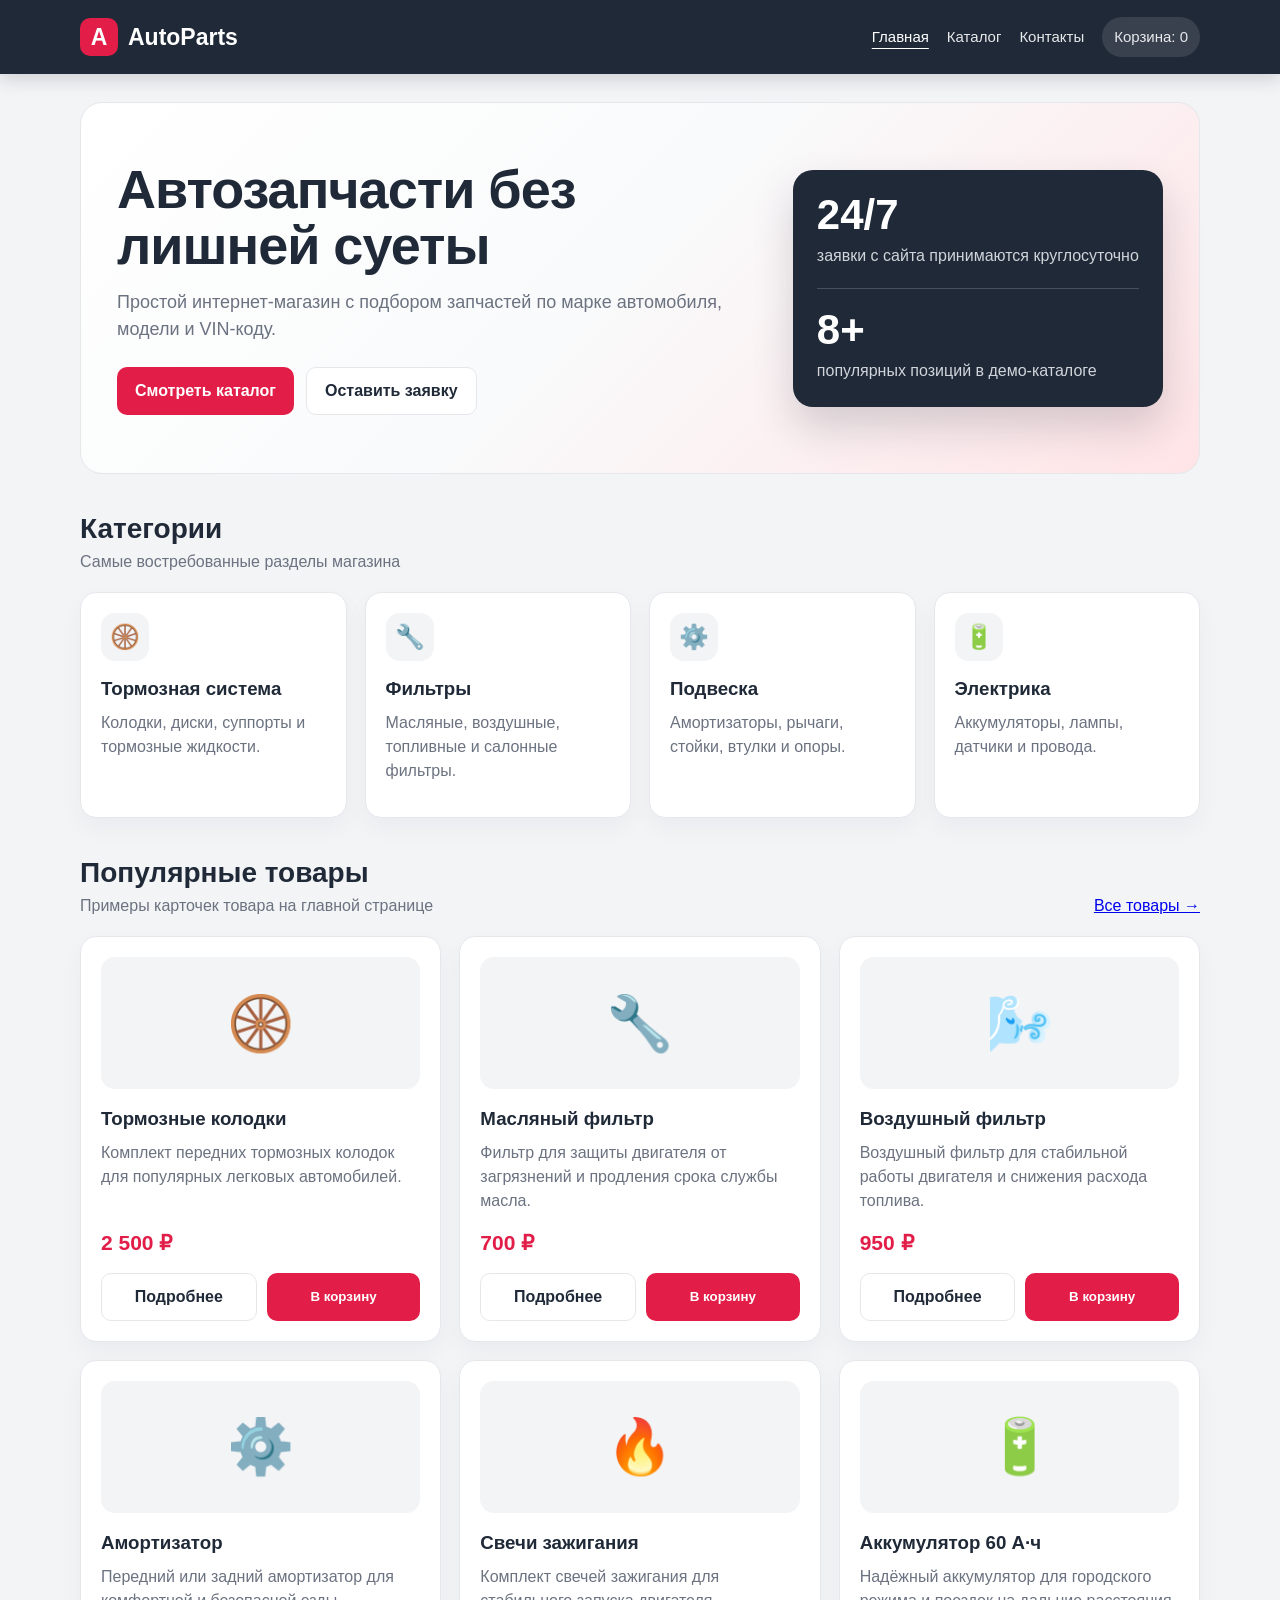
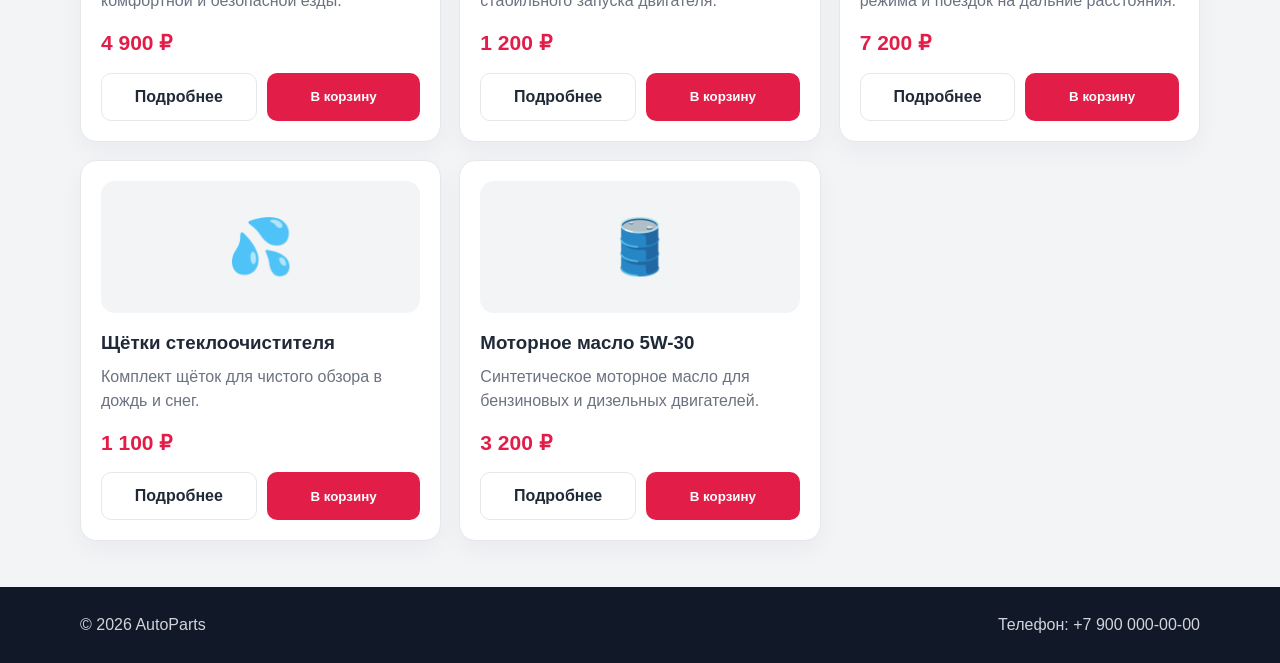
==== index.html @ d9333833 "first commint" ====
<!DOCTYPE html>
<html lang="ru">
<head>
  <meta charset="UTF-8">
  <meta name="viewport" content="width=device-width, initial-scale=1.0">
  <title>AutoParts — автозапчасти</title>
  <link rel="stylesheet" href="css/style.css">
</head>
<body>
  <header class="header">
    <div class="container header-inner">
      <a class="logo" href="index.html"><span class="logo-mark">A</span> AutoParts</a>
      <nav class="nav">
        <a href="index.html">Главная</a>
        <a href="catalog.html">Каталог</a>
        <a href="contacts.html">Контакты</a>
        <a class="cart-link" href="cart.html">Корзина: <span data-cart-count>0</span></a>
      </nav>
    </div>
  </header>

  <main class="container">
    <section class="hero">
      <div>
        <h1>Автозапчасти без лишней суеты</h1>
        <p>Простой интернет-магазин с подбором запчастей по марке автомобиля, модели и VIN-коду.</p>
        <div class="actions">
          <a class="btn" href="catalog.html">Смотреть каталог</a>
          <a class="btn secondary" href="contacts.html">Оставить заявку</a>
        </div>
      </div>
      <div class="hero-box">
        <strong>24/7</strong>
        <span>заявки с сайта принимаются круглосуточно</span>
        <hr style="border: 0; border-top: 1px solid rgba(255,255,255,.18); margin: 20px 0;">
        <strong>8+</strong>
        <span>популярных позиций в демо-каталоге</span>
      </div>
    </section>

    <section>
      <div class="section-title">
        <div>
          <h2>Категории</h2>
          <p>Самые востребованные разделы магазина</p>
        </div>
      </div>
      <div class="grid">
        <article class="card">
          <div class="category-icon">🛞</div>
          <h3>Тормозная система</h3>
          <p>Колодки, диски, суппорты и тормозные жидкости.</p>
        </article>
        <article class="card">
          <div class="category-icon">🔧</div>
          <h3>Фильтры</h3>
          <p>Масляные, воздушные, топливные и салонные фильтры.</p>
        </article>
        <article class="card">
          <div class="category-icon">⚙️</div>
          <h3>Подвеска</h3>
          <p>Амортизаторы, рычаги, стойки, втулки и опоры.</p>
        </article>
        <article class="card">
          <div class="category-icon">🔋</div>
          <h3>Электрика</h3>
          <p>Аккумуляторы, лампы, датчики и провода.</p>
        </article>
      </div>
    </section>

    <section>
      <div class="section-title">
        <div>
          <h2>Популярные товары</h2>
          <p>Примеры карточек товара на главной странице</p>
        </div>
        <a href="catalog.html">Все товары →</a>
      </div>
      <div class="grid three" data-catalog></div>
    </section>
  </main>

  <footer class="footer">
    <div class="container footer-inner">
      <span>© 2026 AutoParts</span>
      <span>Телефон: +7 900 000-00-00</span>
    </div>
  </footer>

  <script src="js/main.js"></script>
</body>
</html>
---- css/style.css ----
* {
  box-sizing: border-box;
}

:root {
  --dark: #1f2937;
  --dark-2: #111827;
  --accent: #e11d48;
  --accent-hover: #be123c;
  --bg: #f3f4f6;
  --card: #ffffff;
  --text: #1f2937;
  --muted: #6b7280;
  --border: #e5e7eb;
}

body {
  margin: 0;
  font-family: Arial, sans-serif;
  background: var(--bg);
  color: var(--text);
  line-height: 1.5;
}

.container {
  width: min(1120px, calc(100% - 32px));
  margin: 0 auto;
}

.header {
  background: var(--dark);
  color: #fff;
  position: sticky;
  top: 0;
  z-index: 10;
  box-shadow: 0 4px 18px rgba(17, 24, 39, 0.18);
}

.header-inner {
  min-height: 74px;
  display: flex;
  align-items: center;
  justify-content: space-between;
  gap: 20px;
}

.logo {
  color: #fff;
  text-decoration: none;
  display: flex;
  align-items: center;
  gap: 10px;
  font-size: 23px;
  font-weight: 700;
}

.logo-mark {
  width: 38px;
  height: 38px;
  display: grid;
  place-items: center;
  border-radius: 10px;
  background: var(--accent);
}

.nav {
  display: flex;
  align-items: center;
  gap: 18px;
  flex-wrap: wrap;
}

.nav a {
  color: #f9fafb;
  text-decoration: none;
  font-size: 15px;
  opacity: 0.92;
}

.nav a:hover,
.nav a.active {
  color: #fff;
  opacity: 1;
  text-decoration: underline;
  text-underline-offset: 6px;
}

.cart-link {
  background: rgba(255, 255, 255, 0.12);
  padding: 9px 12px;
  border-radius: 999px;
}

.hero {
  margin: 28px 0 32px;
  padding: 58px 36px;
  border-radius: 22px;
  background: linear-gradient(135deg, #ffffff 0%, #f9fafb 48%, #ffe4e6 100%);
  border: 1px solid var(--border);
  display: grid;
  grid-template-columns: 1.4fr 0.8fr;
  gap: 28px;
  align-items: center;
}

.hero h1 {
  margin: 0 0 16px;
  font-size: clamp(32px, 5vw, 54px);
  line-height: 1.04;
  letter-spacing: -1px;
}

.hero p {
  max-width: 640px;
  margin: 0 0 24px;
  color: var(--muted);
  font-size: 18px;
}

.hero-box {
  padding: 24px;
  border-radius: 20px;
  background: var(--dark);
  color: #fff;
  box-shadow: 0 20px 40px rgba(31, 41, 55, 0.18);
}

.hero-box strong {
  display: block;
  font-size: 42px;
  line-height: 1;
  margin-bottom: 8px;
}

.hero-box span {
  color: #d1d5db;
}

.actions {
  display: flex;
  gap: 12px;
  flex-wrap: wrap;
}

.btn {
  display: inline-flex;
  justify-content: center;
  align-items: center;
  min-height: 44px;
  padding: 11px 18px;
  border: 0;
  border-radius: 10px;
  background: var(--accent);
  color: #fff;
  font-weight: 700;
  text-decoration: none;
  cursor: pointer;
  transition: 0.2s ease;
}

.btn:hover {
  background: var(--accent-hover);
  transform: translateY(-1px);
}

.btn.secondary {
  background: #fff;
  color: var(--dark);
  border: 1px solid var(--border);
}

.btn.secondary:hover {
  background: #f9fafb;
}

.btn.dark {
  background: var(--dark);
}

.section-title {
  margin: 34px 0 18px;
  display: flex;
  justify-content: space-between;
  align-items: end;
  gap: 16px;
}

.section-title h2 {
  margin: 0;
  font-size: 28px;
}

.section-title p {
  margin: 0;
  color: var(--muted);
}

.grid {
  display: grid;
  grid-template-columns: repeat(4, 1fr);
  gap: 18px;
}

.grid.three {
  grid-template-columns: repeat(3, 1fr);
}

.card,
.product-card,
.info-card {
  background: var(--card);
  border: 1px solid var(--border);
  border-radius: 16px;
  padding: 20px;
  box-shadow: 0 10px 24px rgba(17, 24, 39, 0.04);
}

.category-icon {
  width: 48px;
  height: 48px;
  display: grid;
  place-items: center;
  margin-bottom: 14px;
  border-radius: 14px;
  background: #f3f4f6;
  font-size: 24px;
}

.card h3,
.product-card h3,
.info-card h3 {
  margin: 0 0 8px;
}

.card p,
.product-card p,
.info-card p {
  margin: 0 0 14px;
  color: var(--muted);
}

.product-card {
  display: flex;
  flex-direction: column;
  min-height: 260px;
}

.product-image {
  height: 132px;
  border-radius: 14px;
  background: #f3f4f6;
  display: grid;
  place-items: center;
  font-size: 54px;
  margin-bottom: 16px;
}

.price {
  margin-top: auto;
  font-size: 21px;
  font-weight: 800;
  color: var(--accent);
}

.product-actions {
  display: flex;
  gap: 10px;
  margin-top: 14px;
}

.product-actions .btn {
  flex: 1;
  padding-inline: 12px;
}

.breadcrumbs {
  margin: 24px 0 8px;
  color: var(--muted);
  font-size: 14px;
}

.breadcrumbs a {
  color: var(--muted);
}

.page-head {
  margin: 24px 0 20px;
  padding: 28px;
  border-radius: 18px;
  background: #fff;
  border: 1px solid var(--border);
}

.page-head h1 {
  margin: 0 0 8px;
  font-size: 36px;
}

.page-head p {
  margin: 0;
  color: var(--muted);
}

.filters {
  display: flex;
  gap: 12px;
  flex-wrap: wrap;
  margin-bottom: 18px;
}

.search-input,
.select,
.input,
.textarea {
  width: 100%;
  padding: 13px 14px;
  border: 1px solid #d1d5db;
  border-radius: 10px;
  background: #fff;
  font-size: 15px;
  outline: none;
}

.search-input:focus,
.select:focus,
.input:focus,
.textarea:focus {
  border-color: var(--accent);
  box-shadow: 0 0 0 4px rgba(225, 29, 72, 0.08);
}

.filters .search-input {
  flex: 1 1 260px;
}

.filters .select {
  flex: 0 1 230px;
}

.product-detail {
  display: grid;
  grid-template-columns: 0.9fr 1.1fr;
  gap: 24px;
  margin: 24px 0;
}

.big-product-image {
  min-height: 370px;
  border-radius: 20px;
  background: #fff;
  border: 1px solid var(--border);
  display: grid;
  place-items: center;
  font-size: 130px;
}

.product-info {
  padding: 28px;
  border-radius: 20px;
  background: #fff;
  border: 1px solid var(--border);
}

.product-info h1 {
  margin: 0 0 12px;
  font-size: 38px;
}

.product-info ul {
  padding-left: 20px;
  color: var(--muted);
}

.product-price {
  font-size: 34px;
  color: var(--accent);
  font-weight: 800;
  margin: 18px 0;
}

.table-wrap,
.cart-box,
.form-box {
  background: #fff;
  border: 1px solid var(--border);
  border-radius: 16px;
  padding: 20px;
  overflow-x: auto;
}

.table {
  width: 100%;
  border-collapse: collapse;
}

.table th,
.table td {
  padding: 14px 12px;
  border-bottom: 1px solid var(--border);
  text-align: left;
}

.table th {
  background: #f9fafb;
}

.cart-row {
  display: grid;
  grid-template-columns: 1fr auto auto;
  gap: 14px;
  align-items: center;
  padding: 14px 0;
  border-bottom: 1px solid var(--border);
}

.cart-row:last-child {
  border-bottom: none;
}

.cart-row small {
  color: var(--muted);
}

.qty {
  display: inline-flex;
  align-items: center;
  gap: 8px;
}

.qty button,
.remove-btn {
  border: 1px solid var(--border);
  background: #fff;
  border-radius: 8px;
  padding: 8px 10px;
  cursor: pointer;
}

.remove-btn {
  color: var(--accent);
}

.cart-total {
  display: flex;
  justify-content: space-between;
  align-items: center;
  margin-top: 18px;
  padding-top: 18px;
  border-top: 2px solid var(--border);
  font-size: 22px;
  font-weight: 800;
}

.form-grid {
  display: grid;
  grid-template-columns: 1fr 1fr;
  gap: 14px;
}

.form-grid .full {
  grid-column: 1 / -1;
}

label {
  display: block;
  margin-bottom: 6px;
  font-weight: 700;
}

.textarea {
  min-height: 128px;
  resize: vertical;
}

.notice {
  margin-top: 12px;
  color: var(--muted);
  font-size: 14px;
}

.footer {
  margin-top: 46px;
  padding: 26px 0;
  background: var(--dark-2);
  color: #d1d5db;
}

.footer-inner {
  display: flex;
  justify-content: space-between;
  gap: 20px;
  flex-wrap: wrap;
}

.footer a {
  color: #fff;
}

@media (max-width: 900px) {
  .hero,
  .product-detail {
    grid-template-columns: 1fr;
  }

  .grid,
  .grid.three {
    grid-template-columns: repeat(2, 1fr);
  }
}

@media (max-width: 620px) {
  .header-inner {
    align-items: flex-start;
    flex-direction: column;
    padding: 16px 0;
  }

  .nav {
    gap: 12px;
  }

  .hero {
    padding: 32px 20px;
  }

  .grid,
  .grid.three,
  .form-grid {
    grid-template-columns: 1fr;
  }

  .cart-row {
    grid-template-columns: 1fr;
  }
}
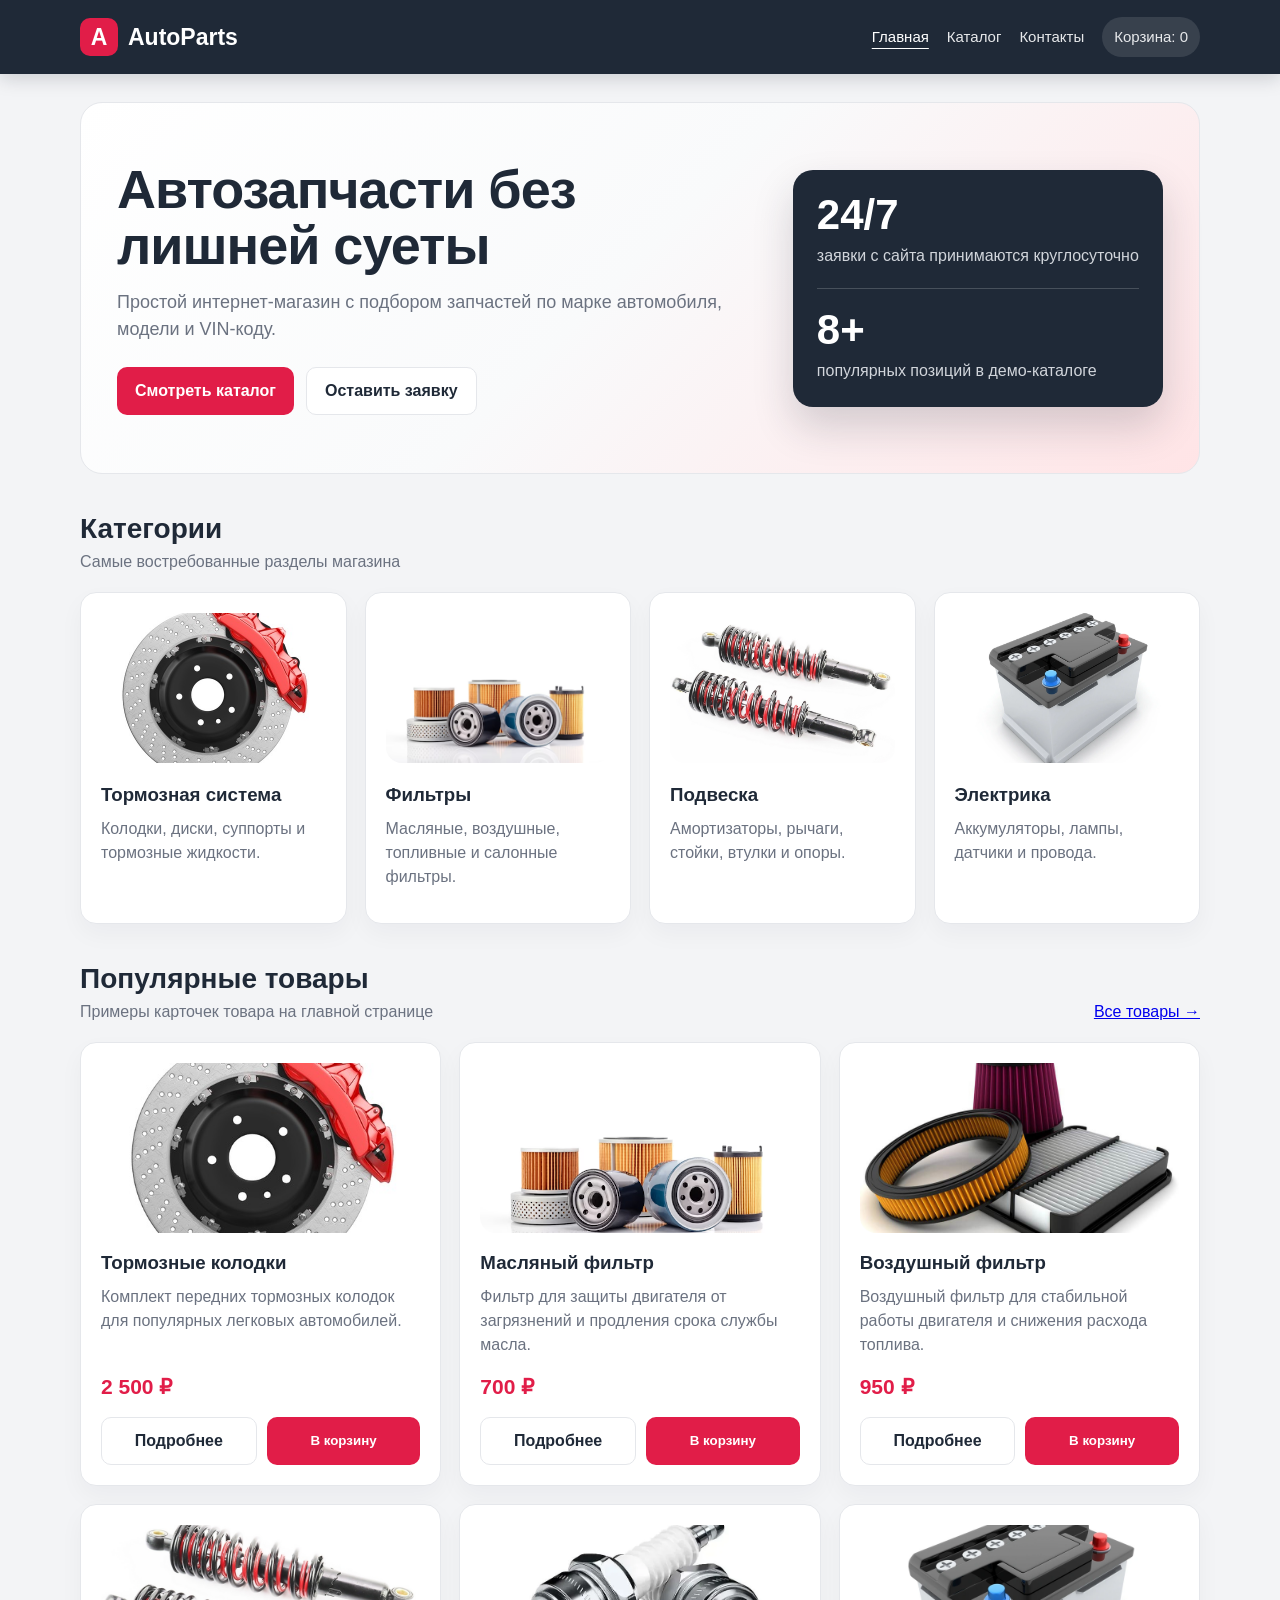
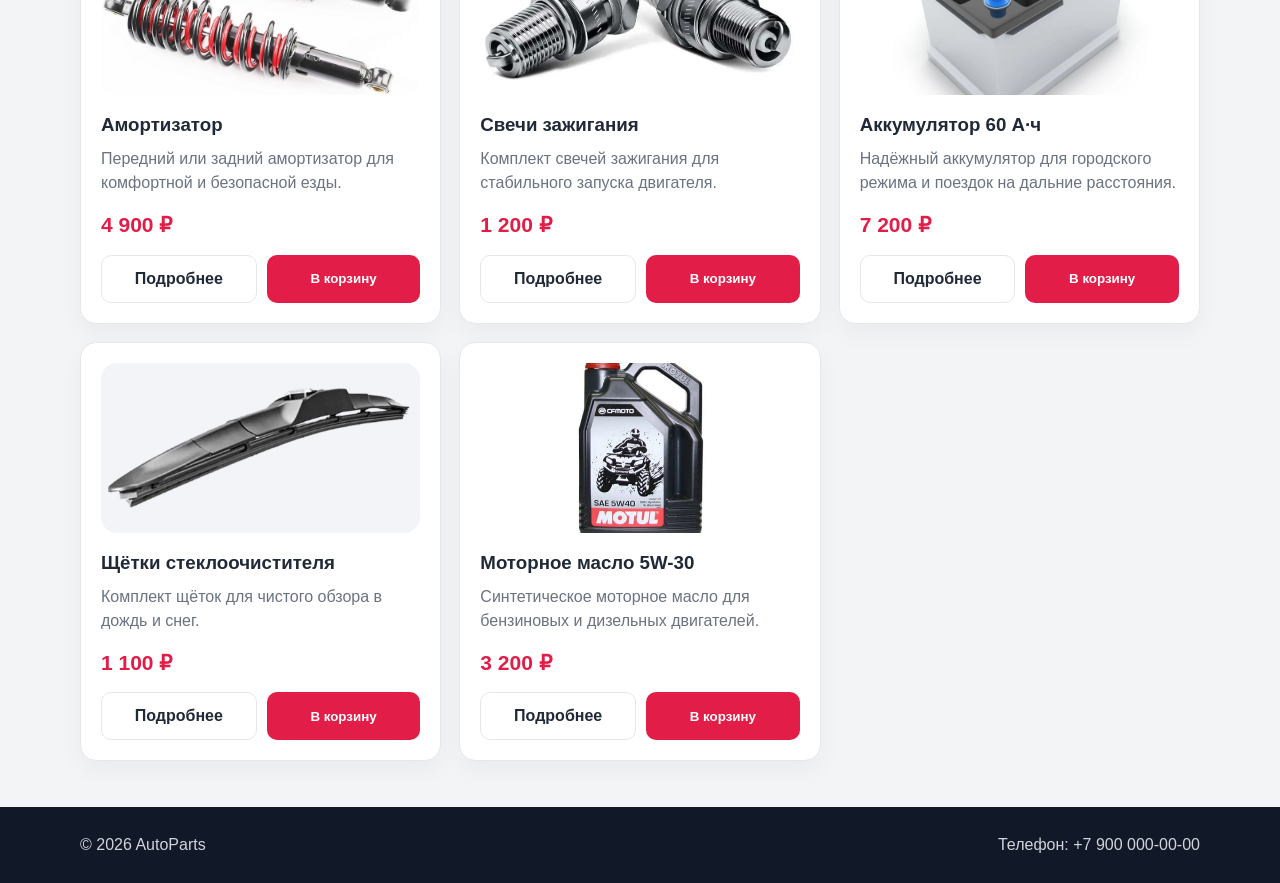
==== commit 3cd85df8: "Вторыга" ====
--- a/index.html
+++ b/index.html
@@ -47,22 +47,30 @@
       </div>
       <div class="grid">
         <article class="card">
-          <div class="category-icon">🛞</div>
+          <div class="category-images">
+          <img src="images/kolodki.webp" alt="Тормозная система">
+        </div>
           <h3>Тормозная система</h3>
           <p>Колодки, диски, суппорты и тормозные жидкости.</p>
         </article>
         <article class="card">
-          <div class="category-icon">🔧</div>
+          <div class="category-images">
+            <img src="images/masl_filtr.webp" alt="Фильтры">
+          </div>
           <h3>Фильтры</h3>
           <p>Масляные, воздушные, топливные и салонные фильтры.</p>
         </article>
         <article class="card">
-          <div class="category-icon">⚙️</div>
+          <div class="category-images">
+            <img src="images/amoriki.webp" alt="Подвеска">
+          </div>
           <h3>Подвеска</h3>
           <p>Амортизаторы, рычаги, стойки, втулки и опоры.</p>
         </article>
         <article class="card">
-          <div class="category-icon">🔋</div>
+          <div class="category-images">
+            <img src="images/carbattery.webp" alt="Электрика">
+          </div>
           <h3>Электрика</h3>
           <p>Аккумуляторы, лампы, датчики и провода.</p>
         </article>
--- a/css/style.css
+++ b/css/style.css
@@ -215,15 +215,20 @@
   box-shadow: 0 10px 24px rgba(17, 24, 39, 0.04);
 }
 
-.category-icon {
-  width: 48px;
-  height: 48px;
-  display: grid;
-  place-items: center;
-  margin-bottom: 14px;
-  border-radius: 14px;
-  background: #f3f4f6;
-  font-size: 24px;
+.category-images {
+  width: 100%;
+  height: 150px;
+  margin-bottom: 18px;
+  border-radius: 16px;
+  overflow: hidden;
+  background: #f2f4f7;
+}
+
+.category-images img {
+  width: 100%;
+  height: 100%;
+  display: block;
+  object-fit: cover;
 }
 
 .card h3,
@@ -246,13 +251,19 @@
 }
 
 .product-image {
-  height: 132px;
-  border-radius: 14px;
-  background: #f3f4f6;
-  display: grid;
-  place-items: center;
-  font-size: 54px;
+  width: 100%;
+  height: 170px;
   margin-bottom: 16px;
+  border-radius: 16px;
+  overflow: hidden;
+  background: #f2f4f7;
+}
+
+.product-image img {
+  width: 100%;
+  height: 100%;
+  display: block;
+  object-fit: cover;
 }
 
 .price {
@@ -345,13 +356,21 @@
 }
 
 .big-product-image {
-  min-height: 370px;
-  border-radius: 20px;
-  background: #fff;
-  border: 1px solid var(--border);
-  display: grid;
-  place-items: center;
-  font-size: 130px;
+  background: #fff;
+  border-radius: 18px;
+  overflow: hidden;
+  min-height: 420px;
+  display: flex;
+  align-items: center;
+  justify-content: center;
+}
+
+.product-detail-image img {
+  width: 100%;
+  height: 100%;
+  max-height: 420px;
+  object-fit: contain;
+  display: block;
 }
 
 .product-info {
@@ -413,6 +432,28 @@
   border-bottom: 1px solid var(--border);
 }
 
+.cart-product {
+  display: flex;
+  align-items: center;
+  gap: 14px;
+}
+
+.cart-item-image {
+  width: 72px;
+  height: 72px;
+  border-radius: 14px;
+  overflow: hidden;
+  background: #f3f4f6;
+  flex-shrink: 0;
+}
+
+.cart-item-image img {
+  width: 100%;
+  height: 100%;
+  display: block;
+  object-fit: contain;
+}
+
 .cart-row:last-child {
   border-bottom: none;
 }
